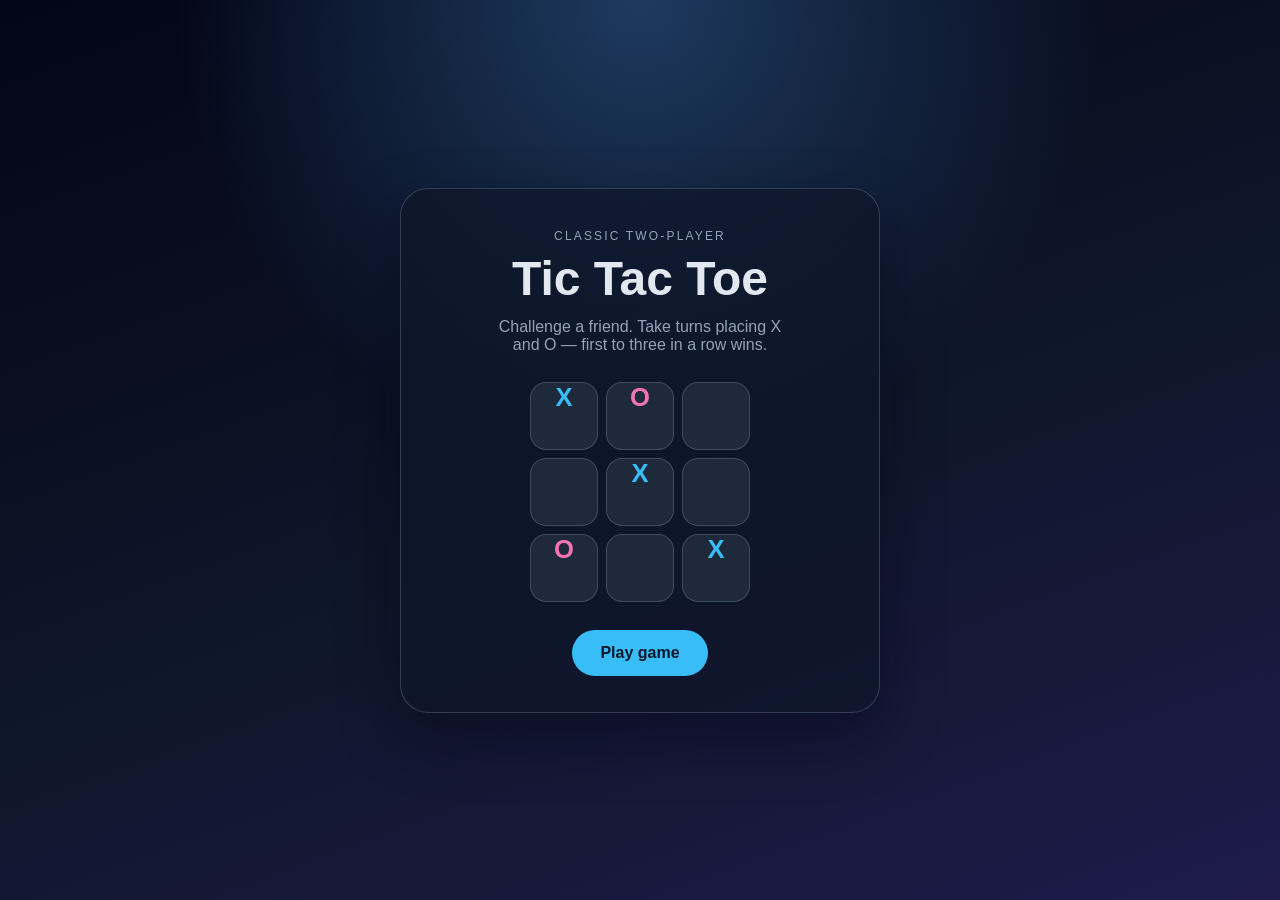
==== index.html @ 1e7c5860 "Add a two-player Tic Tac Toe game with a landing page and scoreboard. Co-authored-by: Cursor <cursor" ====
<!DOCTYPE html>
<html lang="en">
  <head>
    <meta charset="UTF-8" />
    <meta name="viewport" content="width=device-width, initial-scale=1.0" />
    <title>Play Tic Tac Toe</title>
    <link rel="stylesheet" href="styles.css" />
  </head>
  <body>
    <main class="landing">
      <section class="landing-card">
        <p class="eyebrow">Classic two-player</p>
        <h1>Tic Tac Toe</h1>
        <p class="subtitle">
          Challenge a friend. Take turns placing X and O — first to three in a
          row wins.
        </p>
        <div class="landing-preview" aria-hidden="true">
          <span class="cell x">X</span>
          <span class="cell o">O</span>
          <span class="cell"></span>
          <span class="cell"></span>
          <span class="cell x">X</span>
          <span class="cell"></span>
          <span class="cell o">O</span>
          <span class="cell"></span>
          <span class="cell x">X</span>
        </div>
        <a class="play-button" href="game.html">Play game</a>
      </section>
    </main>
  </body>
</html>
---- styles.css ----
:root {
  --bg: #0f172a;
  --panel: rgba(15, 23, 42, 0.72);
  --line: rgba(148, 163, 184, 0.28);
  --text: #e2e8f0;
  --muted: #94a3b8;
  --x: #38bdf8;
  --o: #f472b6;
  --win: #34d399;
  --shadow: 0 24px 60px rgba(2, 6, 23, 0.45);
}

* {
  box-sizing: border-box;
}

body {
  margin: 0;
  min-height: 100vh;
  font-family: "Avenir Next", "Segoe UI", sans-serif;
  color: var(--text);
  background:
    radial-gradient(circle at top, #1e3a5f 0%, transparent 42%),
    linear-gradient(160deg, #020617 0%, #0f172a 55%, #1e1b4b 100%);
}

.app {
  width: min(560px, calc(100% - 32px));
  margin: 0 auto;
  padding: 48px 0 64px;
}

.header {
  text-align: center;
}

.eyebrow {
  margin: 0 0 8px;
  letter-spacing: 0.18em;
  text-transform: uppercase;
  font-size: 0.75rem;
  color: var(--muted);
}

h1 {
  margin: 0;
  font-size: clamp(2rem, 6vw, 3rem);
}

.subtitle,
.status {
  color: var(--muted);
}

.scoreboard {
  display: grid;
  grid-template-columns: repeat(3, 1fr);
  gap: 12px;
  margin: 28px 0 20px;
}

.score-card {
  background: var(--panel);
  border: 1px solid var(--line);
  border-radius: 16px;
  padding: 14px 12px;
  text-align: center;
  box-shadow: var(--shadow);
}

.score-card .mark {
  display: block;
  font-weight: 700;
  font-size: 1.2rem;
}

.score-card[data-player="X"] .mark,
.cell.x {
  color: var(--x);
}

.score-card[data-player="O"] .mark,
.cell.o {
  color: var(--o);
}

.score-card .label {
  display: block;
  margin: 4px 0 8px;
  font-size: 0.75rem;
  color: var(--muted);
}

.score-card strong {
  font-size: 1.4rem;
}

.status {
  min-height: 1.5rem;
  margin: 0 0 16px;
  text-align: center;
  font-weight: 600;
}

.status.win {
  color: var(--win);
}

.board {
  display: grid;
  grid-template-columns: repeat(3, 1fr);
  gap: 10px;
  padding: 12px;
  background: var(--panel);
  border: 1px solid var(--line);
  border-radius: 24px;
  box-shadow: var(--shadow);
}

.cell {
  aspect-ratio: 1;
  border: 1px solid rgba(148, 163, 184, 0.28);
  border-radius: 16px;
  background: #1e293b;
  font-size: clamp(2.2rem, 8vw, 3.4rem);
  font-weight: 700;
  cursor: pointer;
  color: inherit;
  transition: transform 0.12s ease, background 0.12s ease;
}

.cell:hover:not(:disabled) {
  transform: translateY(-2px);
  background: #1e293b;
}

.cell:disabled {
  cursor: default;
}

.cell.win {
  background: rgba(52, 211, 153, 0.18);
  box-shadow: inset 0 0 0 2px var(--win);
}

.actions {
  display: flex;
  justify-content: center;
  gap: 12px;
  margin-top: 20px;
}

button {
  border: 0;
  border-radius: 999px;
  padding: 12px 20px;
  font: inherit;
  font-weight: 700;
  cursor: pointer;
  background: #38bdf8;
  color: #0f172a;
}

button.ghost {
  background: transparent;
  color: var(--text);
  border: 1px solid var(--line);
}

.landing {
  min-height: 100vh;
  display: grid;
  place-items: center;
  padding: 32px 16px;
}

.landing-card {
  width: min(480px, 100%);
  text-align: center;
  padding: 40px 28px 36px;
  background: var(--panel);
  border: 1px solid var(--line);
  border-radius: 28px;
  box-shadow: var(--shadow);
}

.landing-card .subtitle {
  margin: 12px auto 0;
  max-width: 34ch;
}

.landing-preview {
  display: grid;
  grid-template-columns: repeat(3, 1fr);
  gap: 8px;
  width: min(220px, 70%);
  margin: 28px auto;
}

.landing-preview .cell {
  pointer-events: none;
  font-size: 1.6rem;
}

.play-button {
  display: inline-block;
  border-radius: 999px;
  padding: 14px 28px;
  font-weight: 700;
  text-decoration: none;
  background: #38bdf8;
  color: #0f172a;
}

.play-button:hover {
  transform: translateY(-1px);
}

.back-wrap {
  margin: 24px 0 0;
  text-align: center;
}

.back-link {
  color: var(--muted);
  text-decoration: none;
  font-size: 0.9rem;
}

.back-link:hover {
  color: var(--text);
}

@media (max-width: 520px) {
  .score-card .label {
    font-size: 0.68rem;
  }
}
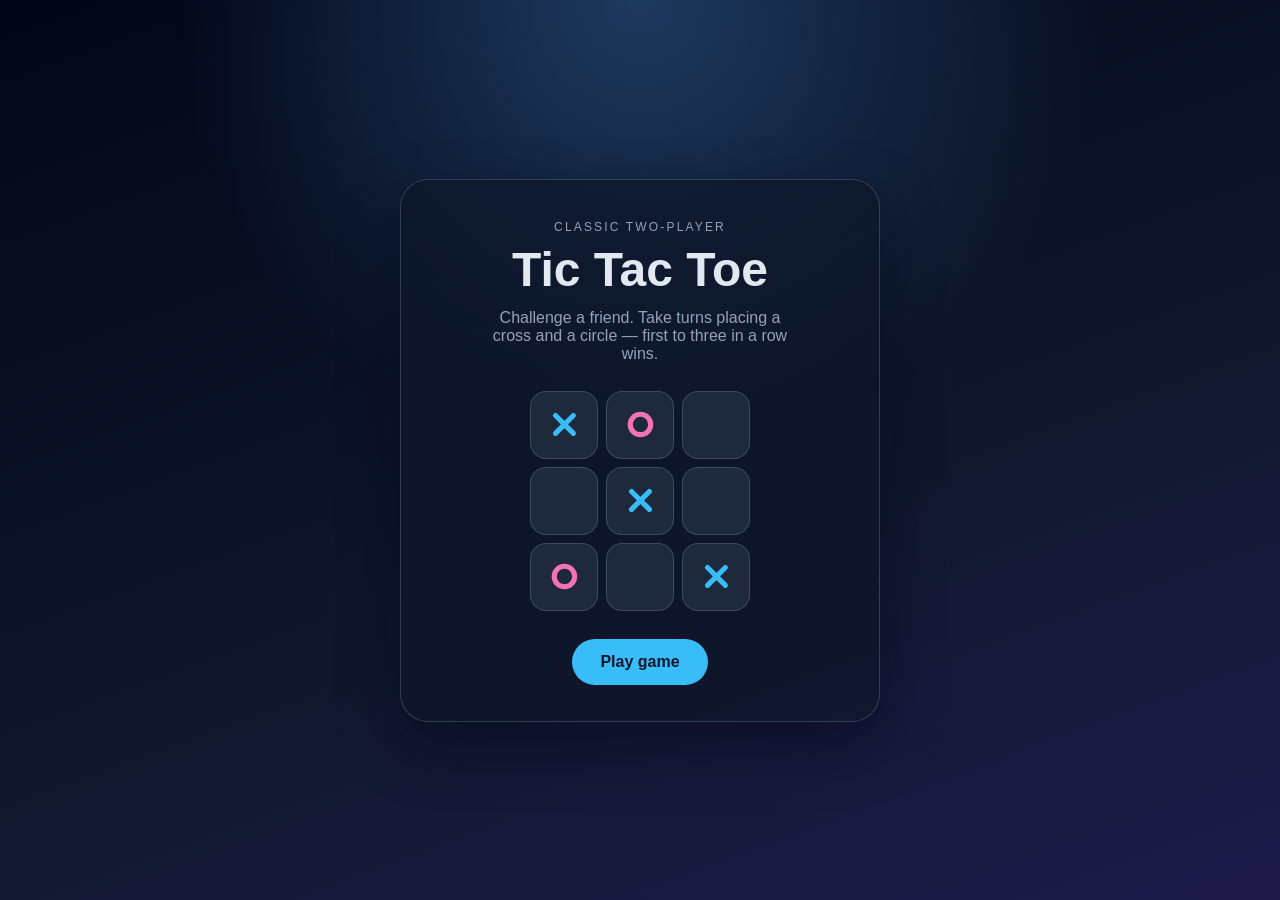
==== commit afda0f98: "Enhance Tic Tac Toe game with SVG graphics for marks, improved accessibility, and UI adjustments. Up" ====
--- a/index.html
+++ b/index.html
@@ -12,19 +12,19 @@
         <p class="eyebrow">Classic two-player</p>
         <h1>Tic Tac Toe</h1>
         <p class="subtitle">
-          Challenge a friend. Take turns placing X and O — first to three in a
-          row wins.
+          Challenge a friend. Take turns placing a cross and a circle — first
+          to three in a row wins.
         </p>
         <div class="landing-preview" aria-hidden="true">
-          <span class="cell x">X</span>
-          <span class="cell o">O</span>
+          <span class="cell x"><svg class="glyph" viewBox="0 0 64 64"><path d="M18 18 L46 46 M46 18 L18 46" fill="none" stroke="currentColor" stroke-width="8" stroke-linecap="round"/></svg></span>
+          <span class="cell o"><svg class="glyph" viewBox="0 0 64 64"><circle cx="32" cy="32" r="16" fill="none" stroke="currentColor" stroke-width="8"/></svg></span>
           <span class="cell"></span>
           <span class="cell"></span>
-          <span class="cell x">X</span>
+          <span class="cell x"><svg class="glyph" viewBox="0 0 64 64"><path d="M18 18 L46 46 M46 18 L18 46" fill="none" stroke="currentColor" stroke-width="8" stroke-linecap="round"/></svg></span>
           <span class="cell"></span>
-          <span class="cell o">O</span>
+          <span class="cell o"><svg class="glyph" viewBox="0 0 64 64"><circle cx="32" cy="32" r="16" fill="none" stroke="currentColor" stroke-width="8"/></svg></span>
           <span class="cell"></span>
-          <span class="cell x">X</span>
+          <span class="cell x"><svg class="glyph" viewBox="0 0 64 64"><path d="M18 18 L46 46 M46 18 L18 46" fill="none" stroke="currentColor" stroke-width="8" stroke-linecap="round"/></svg></span>
         </div>
         <a class="play-button" href="game.html">Play game</a>
       </section>
--- a/styles.css
+++ b/styles.css
@@ -69,9 +69,22 @@
 }
 
 .score-card .mark {
-  display: block;
+  display: grid;
+  place-items: center;
+  min-height: 1.5rem;
   font-weight: 700;
   font-size: 1.2rem;
+}
+
+.glyph {
+  width: 62%;
+  height: 62%;
+  display: block;
+}
+
+.score-card .glyph {
+  width: 1.35rem;
+  height: 1.35rem;
 }
 
 .score-card[data-player="X"] .mark,
@@ -119,11 +132,11 @@
 
 .cell {
   aspect-ratio: 1;
+  display: grid;
+  place-items: center;
   border: 1px solid rgba(148, 163, 184, 0.28);
   border-radius: 16px;
   background: #1e293b;
-  font-size: clamp(2.2rem, 8vw, 3.4rem);
-  font-weight: 700;
   cursor: pointer;
   color: inherit;
   transition: transform 0.12s ease, background 0.12s ease;
@@ -199,7 +212,6 @@
 
 .landing-preview .cell {
   pointer-events: none;
-  font-size: 1.6rem;
 }
 
 .play-button {
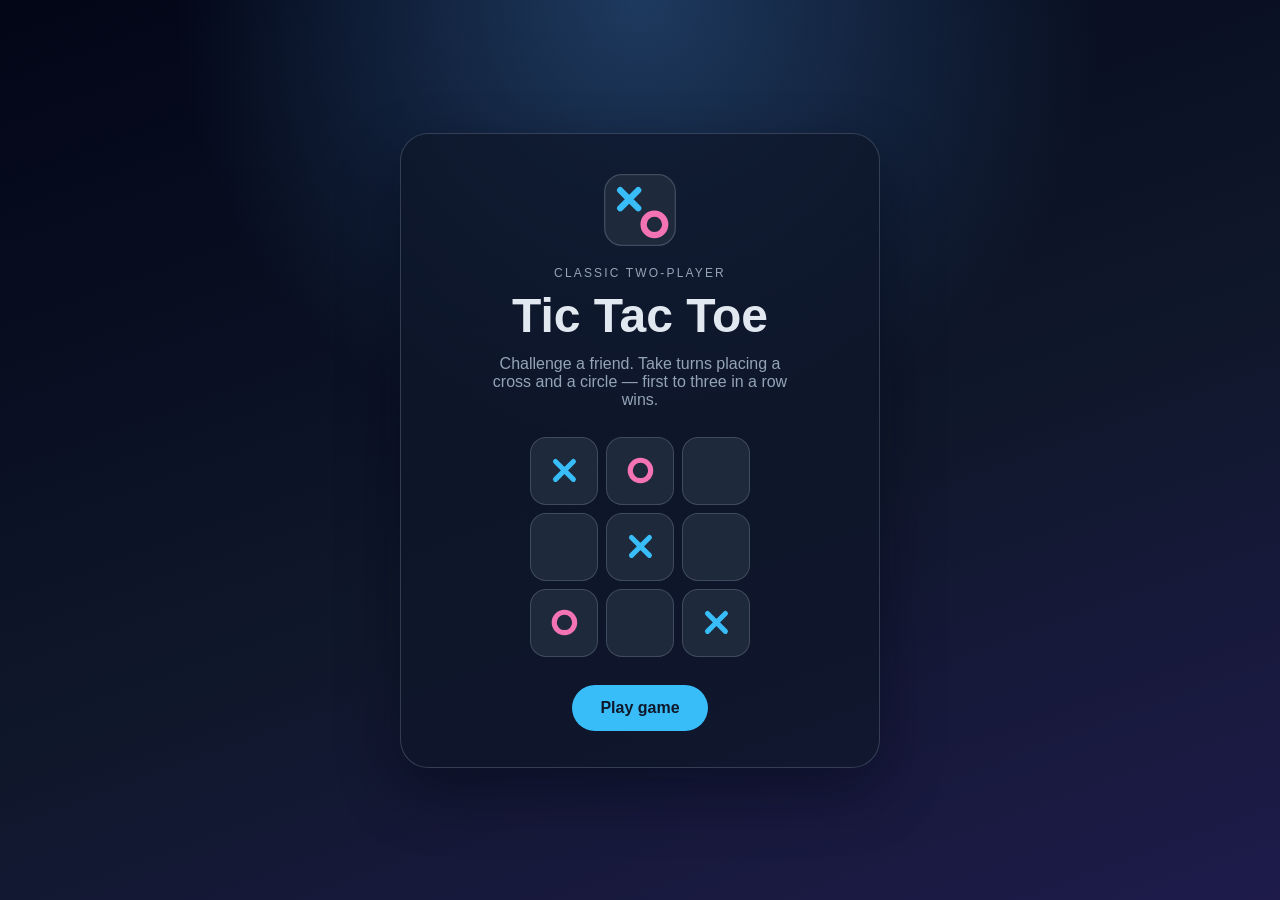
==== commit 0da0f6b8: "Branf update" ====
--- a/index.html
+++ b/index.html
@@ -4,11 +4,13 @@
     <meta charset="UTF-8" />
     <meta name="viewport" content="width=device-width, initial-scale=1.0" />
     <title>Play Tic Tac Toe</title>
+    <link rel="icon" href="logo.svg" type="image/svg+xml" />
     <link rel="stylesheet" href="styles.css" />
   </head>
   <body>
     <main class="landing">
       <section class="landing-card">
+        <img class="logo" src="logo.svg" alt="Tic Tac Toe" />
         <p class="eyebrow">Classic two-player</p>
         <h1>Tic Tac Toe</h1>
         <p class="subtitle">
--- a/styles.css
+++ b/styles.css
@@ -197,6 +197,13 @@
   box-shadow: var(--shadow);
 }
 
+.logo {
+  display: block;
+  width: 72px;
+  height: auto;
+  margin: 0 auto 20px;
+}
+
 .landing-card .subtitle {
   margin: 12px auto 0;
   max-width: 34ch;
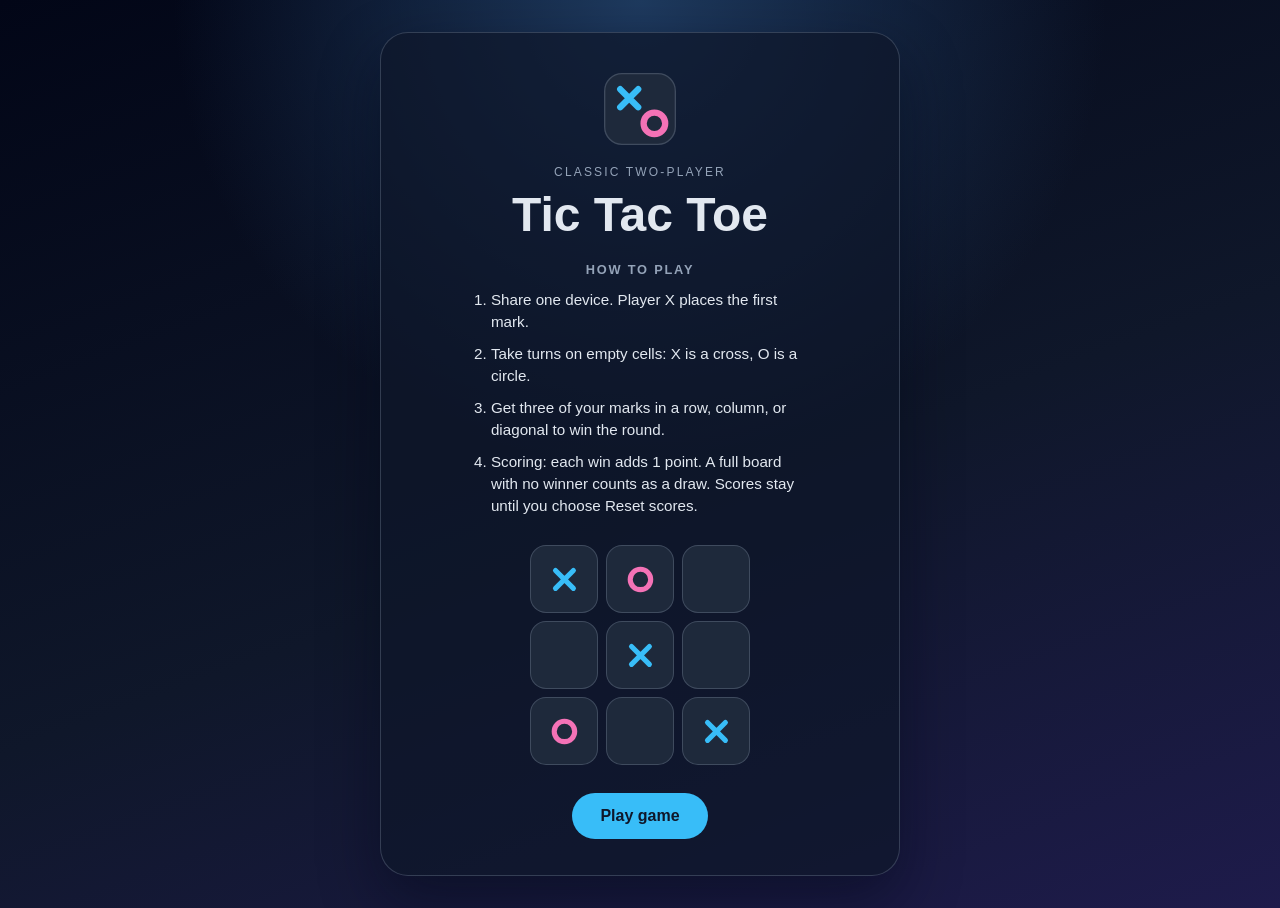
==== commit 29f6429f: "Add .gitignore for cursor/mcp.json and update index.html with detailed game instructions. Adjust sty" ====
--- a/index.html
+++ b/index.html
@@ -13,10 +13,18 @@
         <img class="logo" src="logo.svg" alt="Tic Tac Toe" />
         <p class="eyebrow">Classic two-player</p>
         <h1>Tic Tac Toe</h1>
-        <p class="subtitle">
-          Challenge a friend. Take turns placing a cross and a circle — first
-          to three in a row wins.
-        </p>
+        <section class="how-to" aria-labelledby="how-to-heading">
+          <h2 id="how-to-heading">How to play</h2>
+          <ol>
+            <li>Share one device. Player X places the first mark.</li>
+            <li>Take turns on empty cells: X is a cross, O is a circle.</li>
+            <li>Get three of your marks in a row, column, or diagonal to win the round.</li>
+            <li>
+              Scoring: each win adds 1 point. A full board with no winner counts
+              as a draw. Scores stay until you choose Reset scores.
+            </li>
+          </ol>
+        </section>
         <div class="landing-preview" aria-hidden="true">
           <span class="cell x"><svg class="glyph" viewBox="0 0 64 64"><path d="M18 18 L46 46 M46 18 L18 46" fill="none" stroke="currentColor" stroke-width="8" stroke-linecap="round"/></svg></span>
           <span class="cell o"><svg class="glyph" viewBox="0 0 64 64"><circle cx="32" cy="32" r="16" fill="none" stroke="currentColor" stroke-width="8"/></svg></span>
--- a/styles.css
+++ b/styles.css
@@ -188,7 +188,8 @@
 }
 
 .landing-card {
-  width: min(480px, 100%);
+
+  width: min(520px, 100%);
   text-align: center;
   padding: 40px 28px 36px;
   background: var(--panel);
@@ -209,6 +210,34 @@
   max-width: 34ch;
 }
 
+.how-to {
+  margin: 20px auto 0;
+  max-width: 38ch;
+  text-align: left;
+}
+
+.how-to h2 {
+  margin: 0 0 12px;
+  font-size: 0.8rem;
+  font-weight: 700;
+  letter-spacing: 0.14em;
+  text-transform: uppercase;
+  color: var(--muted);
+  text-align: center;
+}
+
+.how-to ol {
+  margin: 0;
+  padding-left: 1.25rem;
+  color: var(--text);
+  font-size: 0.95rem;
+  line-height: 1.45;
+}
+
+.how-to li + li {
+  margin-top: 10px;
+}
+
 .landing-preview {
   display: grid;
   grid-template-columns: repeat(3, 1fr);
